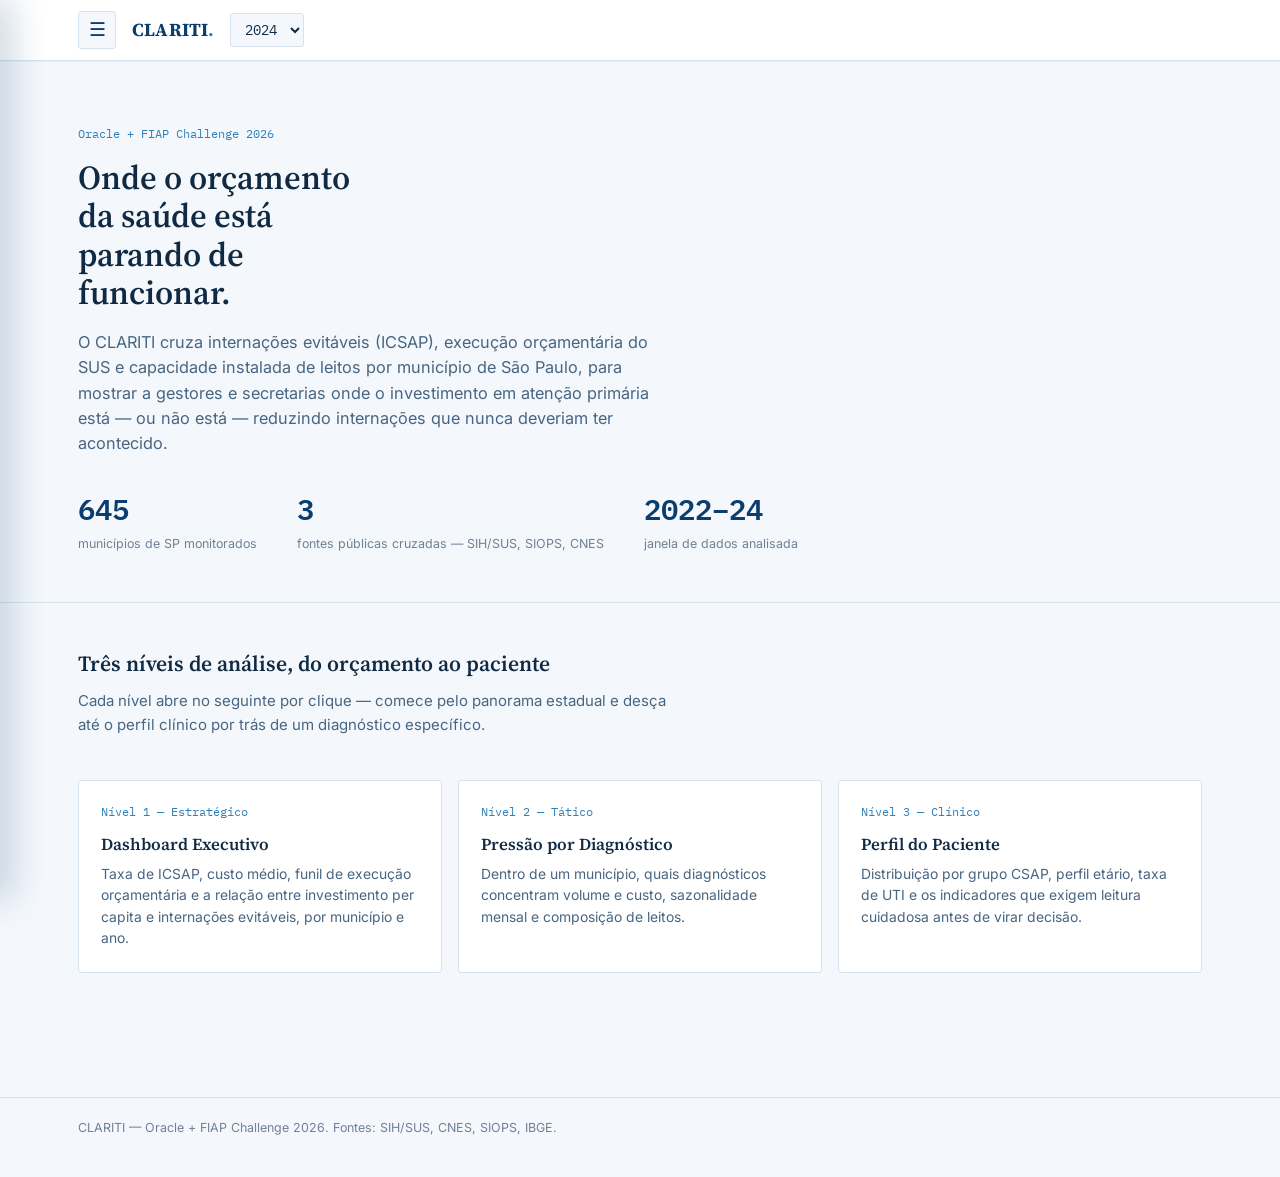
==== clariti-frontend/index.html @ 0c91d7ce "Adicionando Camada Preventiva" ====
<!DOCTYPE html>
<html lang="pt-BR">
<head>
<meta charset="UTF-8">
<meta name="viewport" content="width=device-width, initial-scale=1.0">
<title>CLARITI — Inteligência Orçamentária em Saúde Pública</title>
<link rel="stylesheet" href="css/style.css">
</head>
<body>

<header class="topnav">
  <div class="topnav-inner">
    <button id="menu-toggle" class="menu-toggle" aria-label="Abrir menu" aria-expanded="false">☰</button>
    <a href="index.html" class="brand">CLARITI<span>.</span></a>
    <nav class="nav-links" aria-label="Navegação principal">
      <a href="index.html">Início</a>
      <a href="executivo.html">Executivo</a>
      <a href="tatico.html">Tático</a>
      <a href="clinico.html">Clínico</a>
      <a href="metodologia.html">Metodologia</a>
    </nav>
    <div class="nav-controls">
      <select id="year-select" class="year-select" aria-label="Ano de referência"></select>
    </div>
  </div>
</header>

<aside id="side-menu" class="side-menu" aria-label="Menu lateral">
  <div class="side-menu-head"><span>CLARITI</span><button id="menu-close" aria-label="Fechar menu">×</button></div>
  <div class="side-menu-context">Inteligência para a gestão pública</div>
  <nav class="side-links">
    <a href="index.html">Início <span>01</span></a>
    <a href="executivo.html">Executivo <span>02</span></a>
    <a href="tatico.html">Tático <span>03</span></a>
    <a href="clinico.html">Clínico <span>04</span></a>
    <a href="metodologia.html">Metodologia <span>05</span></a>
    <a href="chatbot.html" class="side-ai">Assistente IA <span>→</span></a>
  </nav>
</aside>
<div id="nav-overlay" class="nav-overlay"></div>

<main>
  <section class="hero">
    <div class="shell">
      <div class="hero-kicker">Oracle + FIAP Challenge 2026</div>
      <h1>Onde o orçamento da saúde está parando de funcionar.</h1>
      <p>
        O CLARITI cruza internações evitáveis (ICSAP), execução orçamentária do SUS e
        capacidade instalada de leitos por município de São Paulo, para mostrar a gestores
        e secretarias onde o investimento em atenção primária está — ou não está — reduzindo
        internações que nunca deveriam ter acontecido.
      </p>
      <div class="hero-stats">
        <div>
          <span class="hero-stat-value">645</span>
          <span class="hero-stat-label">municípios de SP monitorados</span>
        </div>
        <div>
          <span class="hero-stat-value">3</span>
          <span class="hero-stat-label">fontes públicas cruzadas — SIH/SUS, SIOPS, CNES</span>
        </div>
        <div>
          <span class="hero-stat-value">2022–24</span>
          <span class="hero-stat-label">janela de dados analisada</span>
        </div>
      </div>
    </div>
  </section>

  <section class="shell">
    <h2 style="margin-top:44px;">Três níveis de análise, do orçamento ao paciente</h2>
    <p>Cada nível abre no seguinte por clique — comece pelo panorama estadual e desça até o perfil clínico por trás de um diagnóstico específico.</p>

    <div class="level-nav">
      <a href="executivo.html" class="level-card">
        <div class="level-num">Nível 1 — Estratégico</div>
        <h3>Dashboard Executivo</h3>
        <p>Taxa de ICSAP, custo médio, funil de execução orçamentária e a relação entre investimento per capita e internações evitáveis, por município e ano.</p>
      </a>
      <a href="tatico.html" class="level-card">
        <div class="level-num">Nível 2 — Tático</div>
        <h3>Pressão por Diagnóstico</h3>
        <p>Dentro de um município, quais diagnósticos concentram volume e custo, sazonalidade mensal e composição de leitos.</p>
      </a>
      <a href="clinico.html" class="level-card">
        <div class="level-num">Nível 3 — Clínico</div>
        <h3>Perfil do Paciente</h3>
        <p>Distribuição por grupo CSAP, perfil etário, taxa de UTI e os indicadores que exigem leitura cuidadosa antes de virar decisão.</p>
      </a>
    </div>
  </section>
</main>

<footer>
  <div class="shell">CLARITI — Oracle + FIAP Challenge 2026. Fontes: SIH/SUS, CNES, SIOPS, IBGE.</div>
</footer>

<script src="js/api.js"></script>
<script src="js/nav.js"></script>
</body>
</html>
---- clariti-frontend/css/style.css ----
@import url('https://fonts.googleapis.com/css2?family=Source+Serif+4:opsz,wght@8..60,400;8..60,600;8..60,700&family=Inter:wght@400;500;600&family=IBM+Plex+Mono:wght@500;600&display=swap');

:root {
  --ink: #102A43;
  --ink-soft: #486581;
  --paper: #F4F8FC;
  --paper-raised: #FFFFFF;
  --teal: #1769AA;
  --teal-dark: #0B3D6E;
  --teal-tint: #E3F0FA;
  --brass: #2F80B7;
  --brick: #C9564B;
  --brick-tint: #FBE9E7;
  --sage: #16826B;
  --sage-tint: #E1F3EE;
  --line: #D6E2ED;
  --muted: #718096;
  --radius: 3px;
  --font-display: 'Source Serif 4', Georgia, serif;
  --font-ui: 'Inter', -apple-system, sans-serif;
  --font-num: 'IBM Plex Mono', ui-monospace, monospace;
}

* { box-sizing: border-box; }

html { scroll-behavior: smooth; }

body {
  margin: 0;
  background: var(--paper);
  color: var(--ink);
  font-family: var(--font-ui);
  font-size: 15px;
  line-height: 1.55;
  -webkit-font-smoothing: antialiased;
}

h1, h2, h3 { font-family: var(--font-display); font-weight: 600; color: var(--ink); margin: 0 0 0.4em; }
h1 { font-size: 2.1rem; line-height: 1.15; }
h2 { font-size: 1.35rem; }
h3 { font-size: 1.05rem; }
p { margin: 0 0 1em; color: var(--ink-soft); max-width: 68ch; }
a { color: var(--teal-dark); }

button {
  font-family: var(--font-ui);
  cursor: pointer;
}

:focus-visible {
  outline: 2px solid var(--teal);
  outline-offset: 2px;
}

/* ---------- Layout shell ---------- */

.shell {
  max-width: 1180px;
  margin: 0 auto;
  padding: 0 28px;
}

/* ---------- Top nav ---------- */

.topnav {
  position: sticky;
  top: 0;
  z-index: 20;
  border-bottom: 1px solid var(--line);
  background: rgba(255, 255, 255, 0.96);
  box-shadow: 0 1px 0 rgba(16, 42, 67, 0.04);
}

.topnav-inner {
  max-width: 1180px;
  margin: 0 auto;
  padding: 0 28px;
  display: flex;
  align-items: center;
  gap: 16px;
  height: 60px;
}

.menu-toggle {
  width: 38px;
  height: 38px;
  border: 1px solid var(--line);
  border-radius: var(--radius);
  background: var(--paper);
  color: var(--teal-dark);
  font-size: 1.2rem;
  line-height: 1;
}

.menu-toggle:hover { background: var(--teal-tint); border-color: var(--teal); }

.brand {
  font-family: var(--font-display);
  font-weight: 700;
  font-size: 1.15rem;
  color: var(--teal-dark);
  text-decoration: none;
  letter-spacing: 0.01em;
}

.brand span { color: var(--brass); }

.nav-links {
  display: none;
  flex: 1;
}

.nav-links a {
  padding: 8px 12px;
  border-radius: var(--radius);
  color: var(--ink-soft);
  text-decoration: none;
  font-size: 0.92rem;
  font-weight: 500;
}

.nav-links a:hover { background: var(--teal-tint); color: var(--teal-dark); }
.nav-links a.active { color: var(--teal-dark); background: var(--teal-tint); }

.nav-controls {
  display: flex;
  align-items: center;
  gap: 10px;
  flex-shrink: 0;
}

.mode-badge {
  font-family: var(--font-num);
  font-size: 0.68rem;
  color: var(--brass);
  border: 1px solid #DCC9A8;
  padding: 4px 7px;
  border-radius: var(--radius);
  white-space: nowrap;
}

.year-select {
  font-family: var(--font-num);
  font-size: 0.85rem;
  padding: 6px 10px;
  border: 1px solid var(--line);
  border-radius: var(--radius);
  background: var(--paper);
  color: var(--ink);
}

.page-context {
  color: var(--muted);
  font-size: 0.78rem;
  border-left: 1px solid var(--line);
  padding-left: 14px;
}

.chat-toggle {
  border: 1px solid var(--teal);
  background: var(--teal-dark);
  color: white;
  padding: 7px 14px;
  border-radius: var(--radius);
  font-size: 0.85rem;
  font-weight: 500;
}

/* ---------- Sidebar navigation ---------- */

.side-menu {
  position: fixed;
  inset: 0 auto 0 0;
  width: 290px;
  padding: 22px 18px;
  background: var(--teal-dark);
  color: white;
  transform: translateX(-100%);
  transition: transform 0.24s ease;
  z-index: 40;
  box-shadow: 14px 0 32px rgba(11, 61, 110, 0.18);
}

.side-menu.open { transform: translateX(0); }

.side-menu-head {
  display: flex;
  align-items: center;
  justify-content: space-between;
  padding-bottom: 22px;
  border-bottom: 1px solid rgba(255,255,255,0.16);
  font-family: var(--font-display);
  font-size: 1.35rem;
  font-weight: 700;
}

.side-menu-head button {
  border: 0;
  background: transparent;
  color: white;
  font-size: 1.5rem;
  cursor: pointer;
}

.side-menu-context {
  padding: 18px 4px 26px;
  color: #B9D9F1;
  font-size: 0.78rem;
}

.side-links { display: grid; gap: 4px; }
.side-links a {
  display: flex;
  align-items: center;
  justify-content: space-between;
  padding: 12px 12px;
  color: #EAF5FD;
  border-radius: var(--radius);
  text-decoration: none;
  font-size: 0.9rem;
}
.side-links a:hover, .side-links a.active { background: rgba(255,255,255,0.12); color: white; }
.side-links span { color: #8FC5E9; font-family: var(--font-num); font-size: 0.7rem; }
.side-links .side-ai { margin-top: 16px; background: var(--teal); color: white; }
.side-links .side-ai:hover { background: #2587C7; }

.nav-overlay {
  position: fixed;
  inset: 0;
  background: rgba(16, 42, 67, 0.28);
  opacity: 0;
  pointer-events: none;
  transition: opacity 0.24s ease;
  z-index: 30;
}
.nav-overlay.open { opacity: 1; pointer-events: auto; }

.chat-toggle:hover { background: var(--teal); }

/* ---------- Page header ---------- */

.page-header {
  padding: 36px 0 24px;
  border-bottom: 1px solid var(--line);
  margin-bottom: 28px;
}

.page-header h1 { letter-spacing: -0.01em; }

.eyebrow {
  font-family: var(--font-num);
  font-size: 0.72rem;
  color: var(--muted);
  margin-bottom: 6px;
}

.page-header-row {
  display: flex;
  justify-content: space-between;
  align-items: flex-end;
  gap: 20px;
  flex-wrap: wrap;
}

.generate-btn {
  background: var(--teal);
  color: white;
  border: none;
  padding: 10px 18px;
  border-radius: var(--radius);
  font-size: 0.9rem;
  font-weight: 500;
  white-space: nowrap;
}

.generate-btn:hover { background: var(--teal-dark); }
.generate-btn:disabled { background: var(--muted); cursor: wait; }

main { padding-bottom: 80px; }

/* ---------- KPI cards ---------- */

.kpi-row {
  display: grid;
  grid-template-columns: repeat(5, 1fr);
  gap: 14px;
  margin-bottom: 32px;
}

.kpi-card {
  background: var(--paper-raised);
  border: 1px solid var(--line);
  border-radius: var(--radius);
  padding: 16px 16px 14px;
}

.kpi-label {
  font-size: 0.78rem;
  color: var(--muted);
  margin-bottom: 10px;
  line-height: 1.3;
}

.kpi-value {
  font-family: var(--font-num);
  font-size: 1.5rem;
  font-weight: 600;
  color: var(--ink);
  display: block;
}

.kpi-delta {
  display: inline-block;
  margin-top: 8px;
  font-family: var(--font-num);
  font-size: 0.75rem;
  font-weight: 600;
  padding: 2px 6px;
  border-radius: var(--radius);
}

.kpi-delta.up { background: var(--sage-tint); color: var(--sage); }
.kpi-delta.down { background: var(--brick-tint); color: var(--brick); }

/* ---------- Panels ---------- */

.panel-grid {
  display: grid;
  grid-template-columns: 1.3fr 1fr;
  gap: 16px;
  margin-bottom: 16px;
}

.panel {
  background: var(--paper-raised);
  border: 1px solid var(--line);
  border-radius: var(--radius);
  padding: 20px;
}

.panel:hover { border-color: #B9C9C1; }

.panel-full { grid-column: 1 / -1; }
.seasonality-panel { margin-bottom: 16px; }

.panel-title {
  font-size: 1rem;
  margin-bottom: 2px;
}

.panel-note {
  font-size: 0.82rem;
  color: var(--muted);
  margin-bottom: 14px;
}

.panel canvas { max-height: 280px; }
.seasonality-panel canvas { width: 100% !important; max-height: 320px; }

.callout {
  margin-top: 14px;
  padding: 12px 14px;
  background: var(--teal-tint);
  border-left: 3px solid var(--teal);
  border-radius: 0 var(--radius) var(--radius) 0;
  font-size: 0.85rem;
  color: var(--teal-dark);
}

/* ---------- Funnel (custom bars, no chart lib needed) ---------- */

.funnel-step { margin-bottom: 10px; }
.funnel-label {
  display: flex;
  justify-content: space-between;
  font-size: 0.82rem;
  color: var(--ink-soft);
  margin-bottom: 4px;
}
.funnel-label strong { font-family: var(--font-num); color: var(--ink); }
.funnel-bar-track { background: var(--paper); border-radius: var(--radius); overflow: hidden; height: 22px; }
.funnel-bar-fill { background: var(--teal); height: 100%; border-radius: var(--radius); transition: width 0.6s ease; }
.funnel-conv {
  font-family: var(--font-num);
  font-size: 0.72rem;
  color: var(--muted);
  margin: 2px 0 8px 4px;
}

/* ---------- Empty / waiting states ---------- */

.empty-state {
  text-align: center;
  padding: 70px 20px;
  border: 1px dashed var(--line);
  border-radius: var(--radius);
  background: var(--paper-raised);
}

.empty-state h2 { margin-bottom: 8px; }
.empty-state p { margin: 0 auto; }

.data-unavailable {
  min-height: 80px;
  display: grid;
  place-items: center;
  border: 1px dashed var(--line);
  background: var(--paper);
  color: var(--muted);
  font-size: 0.85rem;
  text-align: center;
  padding: 14px;
}

/* ---------- Breadcrumb ---------- */

.breadcrumb {
  font-size: 0.82rem;
  color: var(--muted);
  margin-bottom: 14px;
}
.breadcrumb a { color: var(--teal-dark); text-decoration: none; }
.breadcrumb a:hover { text-decoration: underline; }

/* ---------- Home hero ---------- */

.hero {
  padding: 64px 0 48px;
  border-bottom: 1px solid var(--line);
}

.hero-kicker {
  font-family: var(--font-num);
  font-size: 0.75rem;
  color: var(--brass);
  margin-bottom: 14px;
}

.hero h1 { max-width: 16ch; margin-bottom: 18px; }
.hero p { font-size: 1.02rem; max-width: 58ch; }

.hero-stats {
  display: flex;
  gap: 40px;
  margin-top: 30px;
}

.hero-stat-value {
  font-family: var(--font-num);
  font-size: 1.8rem;
  font-weight: 600;
  color: var(--teal-dark);
  display: block;
}

.hero-stat-label { font-size: 0.78rem; color: var(--muted); }

.level-nav {
  display: grid;
  grid-template-columns: repeat(3, 1fr);
  gap: 16px;
  margin: 44px 0;
}

.level-card {
  border: 1px solid var(--line);
  background: var(--paper-raised);
  border-radius: var(--radius);
  padding: 22px;
  text-decoration: none;
  display: block;
}

.level-card:hover { border-color: var(--teal); }

.diagnostico-button {
  width: 100%;
  margin-bottom: 8px;
  padding: 12px 14px;
  text-align: left;
}

.level-num {
  font-family: var(--font-num);
  font-size: 0.75rem;
  color: var(--brass);
  margin-bottom: 10px;
}

.level-card h3 { color: var(--ink); margin-bottom: 6px; }
.level-card p { font-size: 0.87rem; margin: 0; }

/* ---------- Methodology page ---------- */

.tier-block {
  border: 1px solid var(--line);
  border-radius: var(--radius);
  padding: 18px 20px;
  margin-bottom: 14px;
  background: var(--paper-raised);
}

.tier-tag {
  display: inline-block;
  font-family: var(--font-num);
  font-size: 0.7rem;
  font-weight: 600;
  padding: 3px 8px;
  border-radius: var(--radius);
  margin-bottom: 10px;
}

.tier-1 { background: var(--sage-tint); color: var(--sage); }
.tier-2 { background: #F1E6D2; color: var(--brass); }
.tier-3 { background: var(--brick-tint); color: var(--brick); }

/* ---------- Chat widget ---------- */

#chat-panel {
  position: fixed;
  right: 24px;
  bottom: 24px;
  width: 340px;
  max-height: 460px;
  background: var(--paper-raised);
  border: 1px solid var(--line);
  border-radius: var(--radius);
  box-shadow: 0 8px 28px rgba(18, 38, 31, 0.16);
  display: none;
  flex-direction: column;
  overflow: hidden;
  z-index: 50;
}

#chat-panel.open { display: flex; }

.chat-head {
  background: var(--teal-dark);
  color: white;
  padding: 12px 14px;
  font-size: 0.85rem;
  font-weight: 600;
  display: flex;
  justify-content: space-between;
  align-items: center;
}

.chat-head button {
  background: none;
  border: none;
  color: white;
  font-size: 1rem;
  line-height: 1;
}

#chat-log {
  flex: 1;
  overflow-y: auto;
  padding: 12px 14px;
  display: flex;
  flex-direction: column;
  gap: 10px;
}

.chat-msg {
  font-size: 0.85rem;
  padding: 8px 10px;
  border-radius: var(--radius);
  max-width: 88%;
  line-height: 1.4;
}

.chat-msg.user { align-self: flex-end; background: var(--teal-tint); color: var(--teal-dark); }
.chat-msg.bot { align-self: flex-start; background: var(--paper); color: var(--ink); }
.chat-msg p { margin: 0 0 10px; color: inherit; max-width: none; }
.chat-msg p:last-child { margin-bottom: 0; }
.chat-msg strong { color: var(--teal-dark); font-weight: 700; }
.chat-msg ol,
.chat-msg ul { margin: 0 0 10px; padding-left: 22px; }
.chat-msg li { margin-bottom: 4px; }

.chat-input-row {
  display: flex;
  border-top: 1px solid var(--line);
}

.chat-input-row input {
  flex: 1;
  border: none;
  padding: 10px 12px;
  font-family: var(--font-ui);
  font-size: 0.85rem;
  background: transparent;
}

.chat-input-row input:focus { outline: none; }

.chat-input-row button {
  border: none;
  background: var(--teal);
  color: white;
  padding: 0 16px;
  font-size: 0.85rem;
  font-weight: 500;
}

.chat-input-row button:hover { background: var(--teal-dark); }

/* ---------- Dedicated AI page ---------- */

.chatbot-shell { max-width: 1080px; }
.chatbot-header { max-width: 760px; }
.chatbot-header h1 { max-width: 18ch; }

.chat-workspace {
  display: grid;
  grid-template-columns: minmax(220px, 0.72fr) minmax(0, 1.45fr);
  gap: 22px;
  align-items: stretch;
}

.chat-intro {
  padding: 22px 4px 22px 0;
}

.chat-intro h2 { margin-top: 28px; }
.chat-status {
  display: inline-flex;
  align-items: center;
  gap: 7px;
  color: var(--sage);
  font-family: var(--font-num);
  font-size: 0.72rem;
  text-transform: uppercase;
}
.chat-status i { width: 7px; height: 7px; border-radius: 50%; background: var(--sage); display: inline-block; }
.prompt-list { display: grid; gap: 8px; margin-top: 24px; }
.prompt-chip {
  text-align: left;
  border: 1px solid var(--line);
  border-radius: var(--radius);
  background: var(--paper-raised);
  color: var(--teal-dark);
  padding: 10px 12px;
  font-size: 0.78rem;
}
.prompt-chip:hover { border-color: var(--teal); background: var(--teal-tint); }
.chat-reset-btn {
  margin-top: 14px;
  border: 1px solid var(--teal);
  border-radius: var(--radius);
  background: transparent;
  color: var(--teal-dark);
  padding: 9px 12px;
  font-size: 0.78rem;
  font-weight: 600;
  transition: background 0.18s ease, color 0.18s ease;
}
.chat-reset-btn:hover { background: var(--teal-dark); color: white; }

.chat-card {
  min-height: 500px;
  display: flex;
  flex-direction: column;
  background: var(--paper-raised);
  border: 1px solid var(--line);
  border-radius: var(--radius);
  box-shadow: 0 12px 30px rgba(11, 61, 110, 0.08);
  overflow: hidden;
}
.chat-card .chat-log { flex: 1; min-height: 350px; padding: 24px; display: flex; flex-direction: column; gap: 14px; overflow-y: auto; }
.chat-card .chat-msg { max-width: 78%; padding: 12px 14px; font-size: 0.9rem; }
.chat-card .chat-input-row { min-height: 58px; background: var(--paper); }
.chat-card .chat-input-row input { padding-left: 18px; }
.chat-card .chat-input-row button { padding: 0 20px; }

/* ---------- Footer ---------- */

footer {
  border-top: 1px solid var(--line);
  padding: 20px 0 40px;
  font-size: 0.78rem;
  color: var(--muted);
}

/* ---------- Responsive ---------- */

@media (max-width: 880px) {
  .kpi-row { grid-template-columns: repeat(2, 1fr); }
  .panel-grid { grid-template-columns: 1fr; }
  .level-nav { grid-template-columns: 1fr; }
  .topnav-inner { gap: 16px; overflow-x: auto; }
  .topnav-inner { height: auto; min-height: 60px; padding-top: 10px; padding-bottom: 10px; }
  .mode-badge { display: none; }
  .chat-workspace { grid-template-columns: 1fr; }
  .chat-intro { padding: 0; }
}

@media (max-width: 560px) {
  .shell { padding: 0 18px; }
  h1 { font-size: 1.8rem; }
  .topnav-inner { padding-left: 18px; padding-right: 18px; }
  .nav-controls { margin-left: auto; }
  .page-context { display: none; }
  .hero { padding: 42px 0 34px; }
  .hero-stats { display: grid; grid-template-columns: repeat(2, 1fr); gap: 20px; }
  .hero-stats > div:last-child { grid-column: 1 / -1; }
  .kpi-row { gap: 10px; }
  .kpi-card { padding: 13px; }
  .kpi-value { font-size: 1.25rem; }
  .panel { padding: 16px; }
  .side-menu { width: min(290px, 86vw); }
  .chat-card { min-height: 440px; }
  .chat-card .chat-log { min-height: 290px; padding: 16px; }
}

@media (prefers-reduced-motion: reduce) {
  * { transition: none !important; }
}
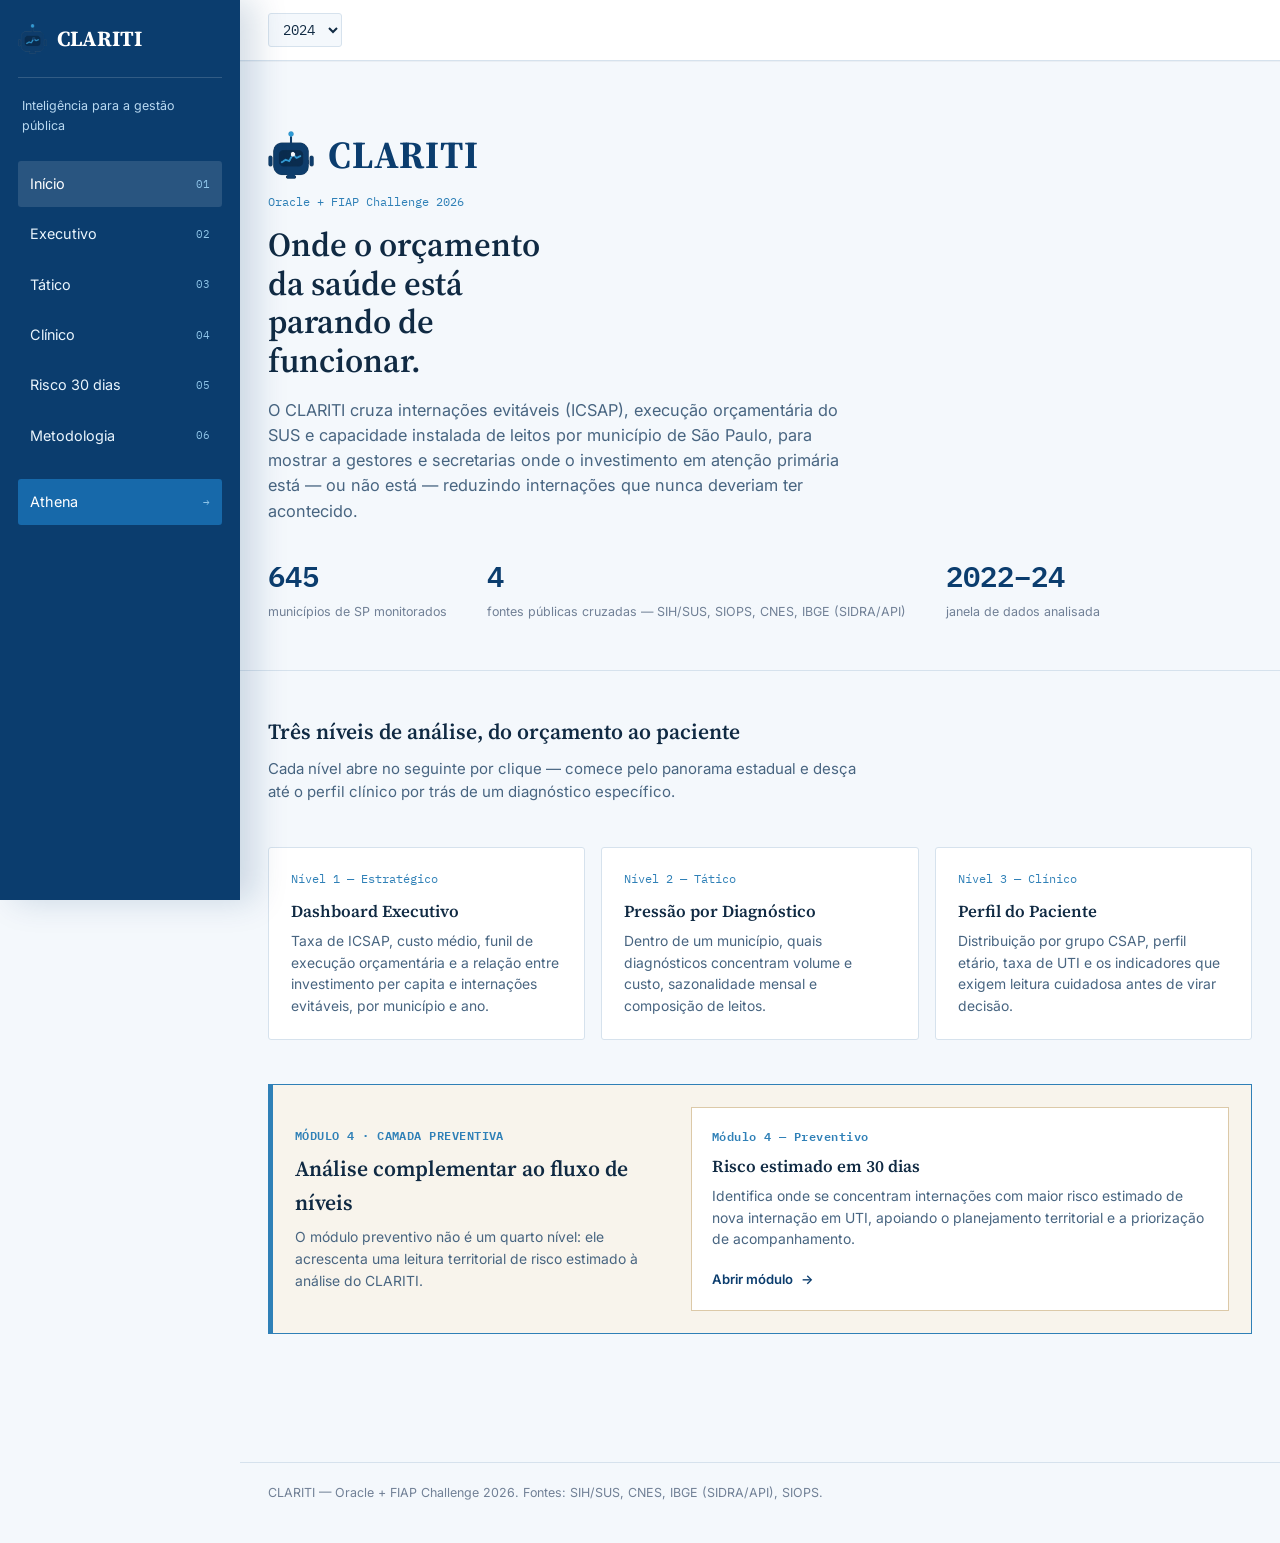
==== commit 69230190: "Renomeia assistente para Athena e adiciona logos; limpa pasta duplicada Adiciona identidade visual d" ====
--- a/clariti-frontend/index.html
+++ b/clariti-frontend/index.html
@@ -11,7 +11,7 @@
 <header class="topnav">
   <div class="topnav-inner">
     <button id="menu-toggle" class="menu-toggle" aria-label="Abrir menu" aria-expanded="false">☰</button>
-    <a href="index.html" class="brand">CLARITI<span>.</span></a>
+   
     <nav class="nav-links" aria-label="Navegação principal">
       <a href="index.html">Início</a>
       <a href="executivo.html">Executivo</a>
@@ -26,7 +26,7 @@
 </header>
 
 <aside id="side-menu" class="side-menu" aria-label="Menu lateral">
-  <div class="side-menu-head"><span>CLARITI</span><button id="menu-close" aria-label="Fechar menu">×</button></div>
+  <div class="side-menu-head"><span class="side-menu-head-brand"><img src="imagens/clariti-icon.png" alt="" width="30" height="31">CLARITI</span><button id="menu-close" aria-label="Fechar menu">×</button></div>
   <div class="side-menu-context">Inteligência para a gestão pública</div>
   <nav class="side-links">
     <a href="index.html">Início <span>01</span></a>
@@ -34,7 +34,7 @@
     <a href="tatico.html">Tático <span>03</span></a>
     <a href="clinico.html">Clínico <span>04</span></a>
     <a href="metodologia.html">Metodologia <span>05</span></a>
-    <a href="chatbot.html" class="side-ai">Assistente IA <span>→</span></a>
+    <a href="chatbot.html" class="side-ai">Athena <span>→</span></a>
   </nav>
 </aside>
 <div id="nav-overlay" class="nav-overlay"></div>
@@ -42,6 +42,7 @@
 <main>
   <section class="hero">
     <div class="shell">
+      <div class="hero-brand"><img src="imagens/clariti-icon.png" alt="Logo CLARITI" width="48" height="50">CLARITI</div>
       <div class="hero-kicker">Oracle + FIAP Challenge 2026</div>
       <h1>Onde o orçamento da saúde está parando de funcionar.</h1>
       <p>
@@ -56,8 +57,8 @@
           <span class="hero-stat-label">municípios de SP monitorados</span>
         </div>
         <div>
-          <span class="hero-stat-value">3</span>
-          <span class="hero-stat-label">fontes públicas cruzadas — SIH/SUS, SIOPS, CNES</span>
+          <span class="hero-stat-value">4</span>
+          <span class="hero-stat-label">fontes públicas cruzadas — SIH/SUS, SIOPS, CNES, IBGE (SIDRA/API)</span>
         </div>
         <div>
           <span class="hero-stat-value">2022–24</span>
@@ -88,11 +89,25 @@
         <p>Distribuição por grupo CSAP, perfil etário, taxa de UTI e os indicadores que exigem leitura cuidadosa antes de virar decisão.</p>
       </a>
     </div>
+
+    <section class="module-section" aria-labelledby="module-4-title">
+      <div class="module-section-heading">
+        <div class="module-label">MÓDULO 4 · CAMADA PREVENTIVA</div>
+        <h2 id="module-4-title">Análise complementar ao fluxo de níveis</h2>
+        <p>O módulo preventivo não é um quarto nível: ele acrescenta uma leitura territorial de risco estimado à análise do CLARITI.</p>
+      </div>
+      <a href="risco.html" class="module-card">
+        <div class="module-card-label">Módulo 4 — Preventivo</div>
+        <h3>Risco estimado em 30 dias</h3>
+        <p>Identifica onde se concentram internações com maior risco estimado de nova internação em UTI, apoiando o planejamento territorial e a priorização de acompanhamento.</p>
+        <span class="module-card-action">Abrir módulo <span aria-hidden="true">→</span></span>
+      </a>
+    </section>
   </section>
 </main>
 
 <footer>
-  <div class="shell">CLARITI — Oracle + FIAP Challenge 2026. Fontes: SIH/SUS, CNES, SIOPS, IBGE.</div>
+  <div class="shell">CLARITI — Oracle + FIAP Challenge 2026. Fontes: SIH/SUS, CNES, IBGE (SIDRA/API), SIOPS.</div>
 </footer>
 
 <script src="js/api.js"></script>
--- a/clariti-frontend/css/style.css
+++ b/clariti-frontend/css/style.css
@@ -16,6 +16,7 @@
   --line: #D6E2ED;
   --muted: #718096;
   --radius: 3px;
+  --sidebar-width: 240px;
   --font-display: 'Source Serif 4', Georgia, serif;
   --font-ui: 'Inter', -apple-system, sans-serif;
   --font-num: 'IBM Plex Mono', ui-monospace, monospace;
@@ -27,6 +28,7 @@
 
 body {
   margin: 0;
+  padding-left: var(--sidebar-width);
   background: var(--paper);
   color: var(--ink);
   font-family: var(--font-ui);
@@ -82,6 +84,7 @@
 }
 
 .menu-toggle {
+  display: none;
   width: 38px;
   height: 38px;
   border: 1px solid var(--line);
@@ -95,6 +98,9 @@
 .menu-toggle:hover { background: var(--teal-tint); border-color: var(--teal); }
 
 .brand {
+  display: inline-flex;
+  align-items: center;
+  gap: 8px;
   font-family: var(--font-display);
   font-weight: 700;
   font-size: 1.15rem;
@@ -105,6 +111,8 @@
 
 .brand span { color: var(--brass); }
 
+.brand-logo { height: 26px; width: auto; display: block; }
+
 .nav-links {
   display: none;
   flex: 1;
@@ -171,17 +179,17 @@
 .side-menu {
   position: fixed;
   inset: 0 auto 0 0;
-  width: 290px;
+  width: var(--sidebar-width);
   padding: 22px 18px;
   background: var(--teal-dark);
   color: white;
-  transform: translateX(-100%);
+  overflow-y: auto;
   transition: transform 0.24s ease;
   z-index: 40;
   box-shadow: 14px 0 32px rgba(11, 61, 110, 0.18);
 }
 
-.side-menu.open { transform: translateX(0); }
+.side-menu-head button { display: none; }
 
 .side-menu-head {
   display: flex;
@@ -193,6 +201,9 @@
   font-size: 1.35rem;
   font-weight: 700;
 }
+
+.side-menu-head-brand { display: inline-flex; align-items: center; gap: 10px; }
+.side-menu-head-brand img { height: 30px; width: auto; display: block; }
 
 .side-menu-head button {
   border: 0;
@@ -341,7 +352,101 @@
 .panel:hover { border-color: #B9C9C1; }
 
 .panel-full { grid-column: 1 / -1; }
-.seasonality-panel { margin-bottom: 16px; }
+.seasonality-panel {
+  margin-bottom: 30px;
+  border-top: 4px solid var(--teal);
+  background: linear-gradient(180deg, #F1F8FC 0%, var(--paper-raised) 34%);
+}
+.section-heading { margin: 0 0 14px; }
+.ranking-section-heading { border-left: 4px solid var(--brass); padding-left: 14px; }
+.section-heading h2 { margin: 0 0 4px; font-size: 1.35rem; }
+.section-heading p { margin: 0; font-size: 0.85rem; }
+.section-kicker {
+  margin-bottom: 5px;
+  color: var(--teal-dark);
+  font-family: var(--font-num);
+  font-size: 0.68rem;
+  font-weight: 600;
+  letter-spacing: 0.04em;
+}
+
+.municipio-guide {
+  display: grid;
+  grid-template-columns: minmax(0, 1.2fr) minmax(360px, 1fr);
+  gap: 28px;
+  align-items: center;
+  margin-bottom: 16px;
+  padding: 22px 24px;
+  border: 2px solid var(--teal);
+  border-radius: var(--radius);
+  background: var(--teal-tint);
+}
+.municipio-guide-intro h2 { margin-bottom: 8px; font-size: 1.3rem; }
+.municipio-guide-intro p { margin: 0; font-size: 0.88rem; }
+.municipio-steps { display: grid; gap: 8px; margin: 0; padding: 0; list-style: none; }
+.municipio-steps li {
+  display: flex;
+  align-items: center;
+  gap: 10px;
+  color: var(--ink-soft);
+  font-size: 0.84rem;
+}
+.municipio-steps strong {
+  display: grid;
+  place-items: center;
+  width: 26px;
+  height: 26px;
+  flex: 0 0 26px;
+  border-radius: 50%;
+  background: var(--teal-dark);
+  color: white;
+  font-family: var(--font-num);
+  font-size: 0.7rem;
+}
+.municipio-steps b { color: var(--teal-dark); }
+
+.tactical-controls {
+  display: grid;
+  grid-template-columns: minmax(220px, 0.8fr) minmax(0, 1.6fr);
+  gap: 22px;
+  align-items: end;
+  margin-bottom: 16px;
+  border-left: 4px solid var(--teal);
+  background: linear-gradient(90deg, var(--teal-tint) 0%, var(--paper-raised) 42%);
+}
+.filter-row { display: grid; grid-template-columns: 1.2fr 1fr 0.7fr; gap: 12px; }
+.filter-row label { display: grid; gap: 5px; color: var(--ink-soft); font-size: 0.74rem; font-weight: 600; }
+.filter-row input,
+.filter-row select {
+  width: 100%;
+  min-height: 38px;
+  border: 1px solid var(--line);
+  border-radius: var(--radius);
+  background: var(--paper-raised);
+  color: var(--ink);
+  font: inherit;
+  font-size: 0.82rem;
+  padding: 8px 10px;
+}
+.filter-row input:focus,
+.filter-row select:focus { outline: 2px solid var(--teal); outline-offset: 1px; }
+#chart-ranking-diagnosticos { max-height: 300px; margin-bottom: 14px; }
+#lista-diag { display: grid; gap: 8px; }
+#lista-diag .diagnostico-button { margin: 0; text-align: left; }
+.diagnostico-details-panel { min-width: 0; }
+
+.map-panel { margin-bottom: 16px; }
+.map-panel-head { display: flex; justify-content: space-between; align-items: flex-start; gap: 18px; }
+.icsap-map { height: 390px; border: 1px solid var(--line); background: #DCECF5; z-index: 0; }
+.map-legend { display: flex; align-items: center; gap: 12px; color: var(--muted); font-size: 0.74rem; white-space: nowrap; }
+.map-legend span { display: inline-flex; align-items: center; gap: 5px; }
+.legend-dot { width: 10px; height: 10px; border-radius: 50%; display: inline-block; }
+.legend-dot.low { background: #65A9C4; }
+.legend-dot.high { background: #C9564B; }
+.leaflet-container { font-family: var(--font-ui); color: var(--ink); }
+.leaflet-popup-content { margin: 12px 14px; font-size: 0.82rem; }
+.map-popup-title { font-family: var(--font-display); font-size: 1rem; font-weight: 600; margin-bottom: 3px; }
+.map-popup-value { font-family: var(--font-num); color: var(--teal-dark); }
 
 .panel-title {
   font-size: 1rem;
@@ -412,6 +517,48 @@
   padding: 14px;
 }
 
+/* ---------- Reinternação / risco estimado ---------- */
+
+.risk-layout {
+  display: grid;
+  grid-template-columns: minmax(0, 1.25fr) minmax(320px, 0.85fr);
+  gap: 16px;
+  margin-top: 16px;
+}
+
+.risco-framing { margin: 16px 0 0; }
+.tier-3-callout { margin-top: 16px; border-left-color: var(--brick); background: var(--brick-tint); color: var(--ink); }
+.risk-ranking { display: grid; gap: 4px; }
+.risk-ranking-item {
+  display: grid;
+  grid-template-columns: 34px minmax(0, 1fr) 148px;
+  align-items: center;
+  gap: 12px;
+  width: 100%;
+  padding: 10px 12px;
+  border: 1px solid transparent;
+  border-radius: var(--radius);
+  background: transparent;
+  color: var(--ink);
+  text-align: left;
+}
+.risk-ranking-item:hover, .risk-ranking-item.is-selected { border-color: var(--teal); background: var(--teal-tint); }
+.risk-rank-number { color: var(--muted); font-family: var(--font-num); font-size: 0.72rem; }
+.risk-ranking-main { min-width: 0; }
+.risk-ranking-main strong { display: block; overflow: hidden; text-overflow: ellipsis; white-space: nowrap; font-size: 0.84rem; }
+.risk-bar-track { display: block; height: 7px; margin-top: 6px; background: var(--paper); border-radius: var(--radius); overflow: hidden; }
+.risk-bar-fill { display: block; height: 100%; background: var(--brick); border-radius: var(--radius); transition: width 0.35s ease; }
+.risk-ranking-value { text-align: right; }
+.risk-ranking-value strong { display: block; color: var(--teal-dark); font-family: var(--font-num); font-size: 0.83rem; }
+.risk-ranking-value small { display: block; overflow: hidden; color: var(--muted); font-size: 0.68rem; text-overflow: ellipsis; white-space: nowrap; }
+.risk-detail-panel { min-width: 0; }
+.risk-detail-empty { display: grid; min-height: 180px; place-items: center; border: 1px dashed var(--line); color: var(--muted); text-align: center; padding: 20px; }
+.risk-band { margin-bottom: 18px; }
+.risk-band:last-child { margin-bottom: 0; }
+.risk-band-note { margin-top: 5px; color: var(--muted); font-size: 0.75rem; }
+
+[hidden] { display: none !important; }
+
 /* ---------- Breadcrumb ---------- */
 
 .breadcrumb {
@@ -428,6 +575,20 @@
   padding: 64px 0 48px;
   border-bottom: 1px solid var(--line);
 }
+
+.hero-brand {
+  display: flex;
+  align-items: center;
+  gap: 14px;
+  margin-bottom: 8px;
+  color: var(--teal-dark);
+  font-family: var(--font-display);
+  font-size: 2.4rem;
+  font-weight: 700;
+  letter-spacing: 0.02em;
+}
+
+.hero-brand img { height: 48px; width: auto; display: block; }
 
 .hero-kicker {
   font-family: var(--font-num);
@@ -479,6 +640,10 @@
   padding: 12px 14px;
   text-align: left;
 }
+.diagnostico-button strong,
+.diagnostico-button span { display: block; }
+.diagnostico-button strong { margin-bottom: 4px; color: var(--teal-dark); }
+.diagnostico-button span { color: var(--ink-soft); font-size: 0.8rem; }
 
 .level-num {
   font-family: var(--font-num);
@@ -490,6 +655,42 @@
 .level-card h3 { color: var(--ink); margin-bottom: 6px; }
 .level-card p { font-size: 0.87rem; margin: 0; }
 
+.module-section {
+  display: grid;
+  grid-template-columns: minmax(0, 0.82fr) minmax(320px, 1.18fr);
+  gap: 22px;
+  align-items: stretch;
+  margin: 18px 0 48px;
+  padding: 22px;
+  border: 1px solid var(--brass);
+  border-left: 5px solid var(--brass);
+  background: #F8F4EC;
+}
+.module-section-heading { align-self: center; }
+.module-section-heading h2 { margin-bottom: 8px; }
+.module-section-heading p { margin: 0; font-size: 0.87rem; }
+.module-label, .module-card-label {
+  margin-bottom: 8px;
+  color: var(--brass);
+  font-family: var(--font-num);
+  font-size: 0.72rem;
+  font-weight: 600;
+  letter-spacing: 0.04em;
+}
+.module-card {
+  display: block;
+  padding: 20px;
+  border: 1px solid #DCC9A8;
+  background: var(--paper-raised);
+  color: var(--ink);
+  text-decoration: none;
+}
+.module-card:hover { border-color: var(--teal); }
+.module-card h3 { margin-bottom: 6px; }
+.module-card p { margin-bottom: 16px; font-size: 0.87rem; }
+.module-card-action { color: var(--teal-dark); font-size: 0.82rem; font-weight: 600; }
+.module-card-action span { padding-left: 5px; }
+
 /* ---------- Methodology page ---------- */
 
 .tier-block {
@@ -513,6 +714,19 @@
 .tier-1 { background: var(--sage-tint); color: var(--sage); }
 .tier-2 { background: #F1E6D2; color: var(--brass); }
 .tier-3 { background: var(--brick-tint); color: var(--brick); }
+
+.data-quality-highlight {
+  margin-top: 14px;
+  padding: 18px 20px;
+  border-left: 4px solid var(--brass);
+  background: #F8F4EC;
+  color: var(--ink-soft);
+  font-style: italic;
+}
+.data-quality-highlight p { margin: 0 0 12px; }
+.data-quality-highlight p:last-child { margin-bottom: 0; }
+.data-quality-highlight strong { color: var(--ink); }
+.data-quality-sources { color: var(--muted); font-size: 0.82rem; }
 
 /* ---------- Chat widget ---------- */
 
@@ -572,12 +786,6 @@
 
 .chat-msg.user { align-self: flex-end; background: var(--teal-tint); color: var(--teal-dark); }
 .chat-msg.bot { align-self: flex-start; background: var(--paper); color: var(--ink); }
-.chat-msg p { margin: 0 0 10px; color: inherit; max-width: none; }
-.chat-msg p:last-child { margin-bottom: 0; }
-.chat-msg strong { color: var(--teal-dark); font-weight: 700; }
-.chat-msg ol,
-.chat-msg ul { margin: 0 0 10px; padding-left: 22px; }
-.chat-msg li { margin-bottom: 4px; }
 
 .chat-input-row {
   display: flex;
@@ -612,6 +820,23 @@
 .chatbot-header { max-width: 760px; }
 .chatbot-header h1 { max-width: 18ch; }
 
+.athena-badge {
+  display: inline-flex;
+  align-items: center;
+  gap: 10px;
+  margin-bottom: 14px;
+}
+
+.athena-badge img { height: 34px; width: auto; display: block; }
+
+.athena-badge span {
+  font-family: var(--font-display);
+  font-weight: 700;
+  font-size: 1.1rem;
+  color: var(--teal-dark);
+  letter-spacing: 0.02em;
+}
+
 .chat-workspace {
   display: grid;
   grid-template-columns: minmax(220px, 0.72fr) minmax(0, 1.45fr);
@@ -646,12 +871,14 @@
 }
 .prompt-chip:hover { border-color: var(--teal); background: var(--teal-tint); }
 .chat-reset-btn {
-  margin-top: 14px;
+  display: block;
+  width: calc(100% - 36px);
+  margin: 12px 18px 18px;
   border: 1px solid var(--teal);
   border-radius: var(--radius);
-  background: transparent;
-  color: var(--teal-dark);
-  padding: 9px 12px;
+  background: var(--teal);
+  color: white;
+  padding: 10px 12px;
   font-size: 0.78rem;
   font-weight: 600;
   transition: background 0.18s ease, color 0.18s ease;
@@ -670,6 +897,12 @@
 }
 .chat-card .chat-log { flex: 1; min-height: 350px; padding: 24px; display: flex; flex-direction: column; gap: 14px; overflow-y: auto; }
 .chat-card .chat-msg { max-width: 78%; padding: 12px 14px; font-size: 0.9rem; }
+.chat-response-chart {
+  display: block;
+  width: 100% !important;
+  max-height: 220px;
+  margin-top: 14px;
+}
 .chat-card .chat-input-row { min-height: 58px; background: var(--paper); }
 .chat-card .chat-input-row input { padding-left: 18px; }
 .chat-card .chat-input-row button { padding: 0 20px; }
@@ -686,14 +919,23 @@
 /* ---------- Responsive ---------- */
 
 @media (max-width: 880px) {
+  body { padding-left: 0; }
+  .menu-toggle { display: block; }
+  .side-menu { transform: translateX(-100%); }
+  .side-menu.open { transform: translateX(0); }
+  .side-menu-head button { display: block; }
   .kpi-row { grid-template-columns: repeat(2, 1fr); }
   .panel-grid { grid-template-columns: 1fr; }
+  .municipio-guide { grid-template-columns: 1fr; gap: 16px; }
   .level-nav { grid-template-columns: 1fr; }
+  .module-section { grid-template-columns: 1fr; }
   .topnav-inner { gap: 16px; overflow-x: auto; }
   .topnav-inner { height: auto; min-height: 60px; padding-top: 10px; padding-bottom: 10px; }
   .mode-badge { display: none; }
   .chat-workspace { grid-template-columns: 1fr; }
   .chat-intro { padding: 0; }
+  .tactical-controls { grid-template-columns: 1fr; gap: 12px; }
+  .risk-layout { grid-template-columns: 1fr; }
 }
 
 @media (max-width: 560px) {
@@ -709,7 +951,13 @@
   .kpi-card { padding: 13px; }
   .kpi-value { font-size: 1.25rem; }
   .panel { padding: 16px; }
-  .side-menu { width: min(290px, 86vw); }
+  .filter-row { grid-template-columns: 1fr; }
+  .map-panel-head { display: block; }
+  .map-legend { margin: 8px 0 12px; }
+  .icsap-map { height: 320px; }
+  .side-menu { width: min(280px, 86vw); }
+  .risk-ranking-item { grid-template-columns: 28px minmax(0, 1fr) 112px; gap: 8px; padding-left: 8px; padding-right: 8px; }
+  .risk-ranking-value small { font-size: 0.62rem; }
   .chat-card { min-height: 440px; }
   .chat-card .chat-log { min-height: 290px; padding: 16px; }
 }
